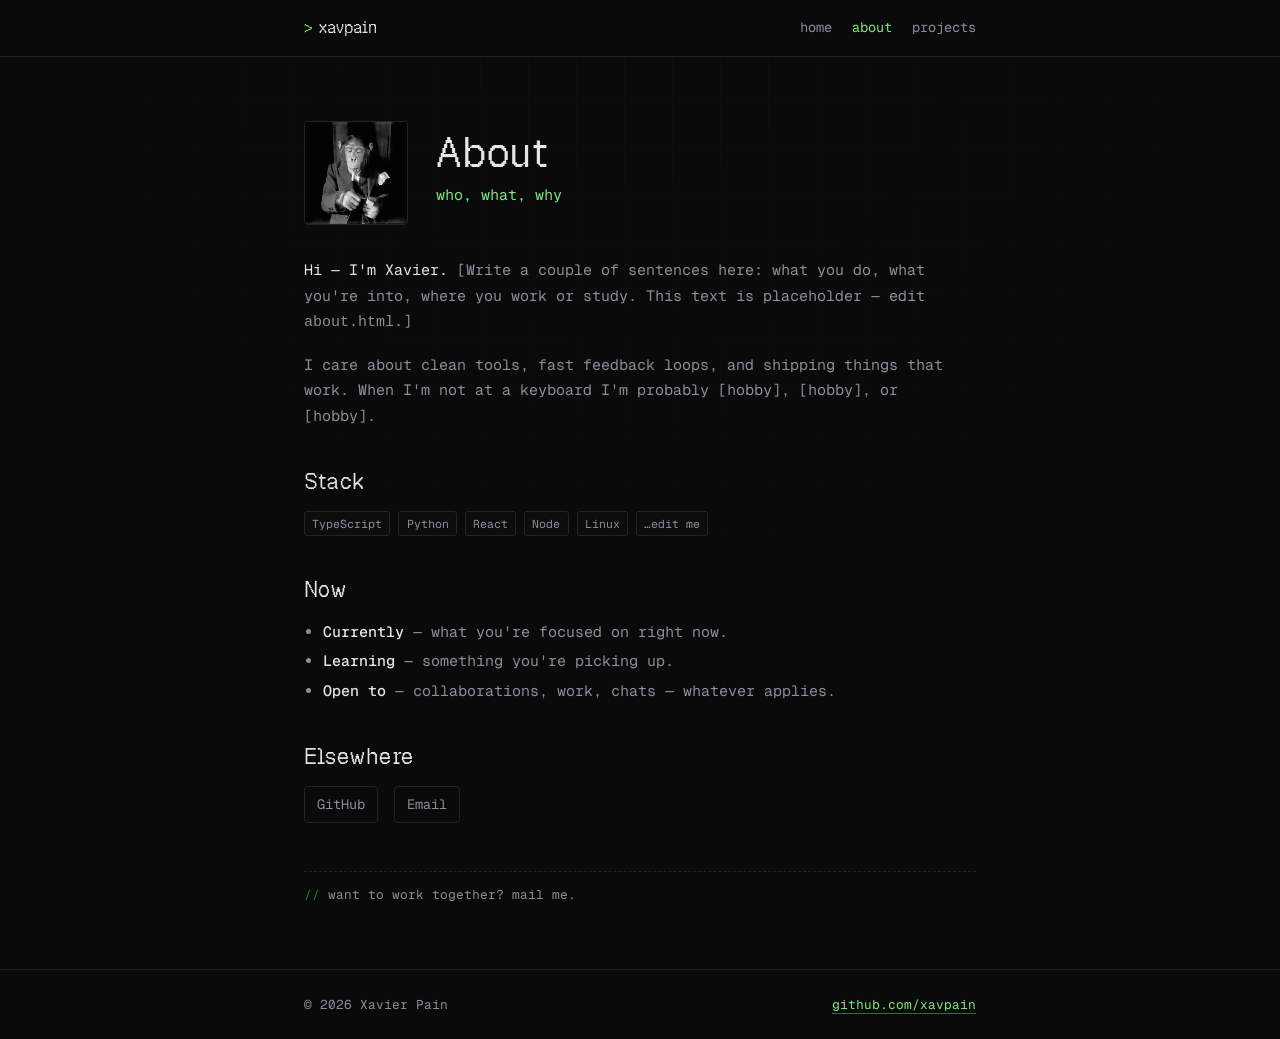
==== about.html @ b93e6f55 "Replace old React build with static personal site Nuke CRA artifacts (static/, asset-manifest.json, " ====
<!DOCTYPE html>
<html lang="en">
<head>
  <meta charset="utf-8" />
  <meta name="viewport" content="width=device-width, initial-scale=1" />
  <title>About — Xavier Pain</title>
  <meta name="description" content="About Xavier Pain." />
  <link rel="icon" href="/favicon.svg" type="image/svg+xml" />
  <link rel="preconnect" href="https://fonts.googleapis.com" />
  <link rel="preconnect" href="https://fonts.gstatic.com" crossorigin />
  <link href="https://fonts.googleapis.com/css2?family=Geist+Mono:wght@400;500;700&display=swap" rel="stylesheet" />
  <link rel="stylesheet" href="/style.css" />
</head>
<body>
  <nav>
    <div class="wrap">
      <a class="brand" href="/">xavpain</a>
      <div class="links">
        <a href="/">home</a>
        <a href="/about.html" aria-current="page">about</a>
        <a href="/projects.html">projects</a>
      </div>
    </div>
  </nav>

  <main class="wrap">
    <section class="hero">
      <img src="/assets/profile.png" alt="Xavier Pain" width="104" height="104" />
      <div>
        <h1>About</h1>
        <p class="tagline">who, what, why</p>
      </div>
    </section>

    <p>
      Hi — I'm Xavier. <span class="muted">[Write a couple of sentences here: what you
      do, what you're into, where you work or study. This text is placeholder — edit
      <code>about.html</code>.]</span>
    </p>
    <p class="muted">
      I care about clean tools, fast feedback loops, and shipping things that work.
      When I'm not at a keyboard I'm probably [hobby], [hobby], or [hobby].
    </p>

    <h2>Stack</h2>
    <div class="stack">
      <span class="tag">TypeScript</span>
      <span class="tag">Python</span>
      <span class="tag">React</span>
      <span class="tag">Node</span>
      <span class="tag">Linux</span>
      <span class="tag">…edit me</span>
    </div>

    <h2>Now</h2>
    <ul class="tight">
      <li><strong>Currently</strong> — what you're focused on right now.</li>
      <li><strong>Learning</strong> — something you're picking up.</li>
      <li><strong>Open to</strong> — collaborations, work, chats — whatever applies.</li>
    </ul>

    <h2>Elsewhere</h2>
    <div class="socials">
      <a href="https://github.com/xavpain">GitHub</a>
      <a href="mailto:x.pain@camber.be">Email</a>
      <!-- add more links here -->
    </div>

    <p class="rule">want to work together? mail me.</p>
  </main>

  <footer>
    <div class="wrap">
      <span>&copy; 2026 Xavier Pain</span>
      <span><a href="https://github.com/xavpain">github.com/xavpain</a></span>
    </div>
  </footer>
</body>
</html>
---- style.css ----
/* ============================================================
   xavpain.github.io — minimal terminal theme
   headings: Geist Pixel (Square, vendored woff2)
   body:     Geist Mono (Google Fonts)
   ============================================================ */

@font-face {
  font-family: "Geist Pixel";
  src: url("/fonts/GeistPixel-Square.woff2") format("woff2");
  font-weight: 400 700;
  font-display: swap;
}

:root {
  --bg:        #0a0a0a;
  --bg-elev:   #111213;
  --line:      #232425;
  --text:      #e6e6e6;
  --muted:     #8a8f98;
  --accent:    #7ee787;   /* terminal green */
  --accent-dim:#2f6f3a;
  --maxw:      720px;
  --pad:       1.5rem;
}

* { box-sizing: border-box; }

html { scroll-behavior: smooth; }

body {
  margin: 0;
  background: var(--bg);
  color: var(--text);
  font-family: "Geist Mono", ui-monospace, SFMono-Regular, Menlo, Consolas, monospace;
  font-size: 15px;
  line-height: 1.7;
  -webkit-font-smoothing: antialiased;
  text-rendering: optimizeLegibility;
}

/* subtle scanline / grid texture */
body::before {
  content: "";
  position: fixed;
  inset: 0;
  pointer-events: none;
  background-image:
    linear-gradient(var(--line) 1px, transparent 1px),
    linear-gradient(90deg, var(--line) 1px, transparent 1px);
  background-size: 48px 48px;
  opacity: 0.18;
  z-index: 0;
  mask-image: radial-gradient(circle at 50% 0%, #000 0%, transparent 70%);
}

.wrap {
  position: relative;
  z-index: 1;
  max-width: var(--maxw);
  margin: 0 auto;
  padding: 0 var(--pad);
}

/* ---------- typography ---------- */

h1, h2, h3, .pixel {
  font-family: "Geist Pixel", "Geist Mono", monospace;
  font-weight: 400;
  letter-spacing: 0.01em;
  line-height: 1.25;
}

h1 { font-size: clamp(1.8rem, 6vw, 2.6rem); margin: 0 0 .25rem; }
h2 { font-size: 1.35rem; margin: 2.5rem 0 1rem; color: var(--text); }
h3 { font-size: 1.05rem; margin: 1.5rem 0 .5rem; }

a {
  color: var(--accent);
  text-decoration: none;
  border-bottom: 1px solid var(--accent-dim);
  transition: border-color .15s, color .15s;
}
a:hover { border-color: var(--accent); }

p { margin: 0 0 1rem; }
.muted { color: var(--muted); }

/* ---------- nav ---------- */

nav {
  position: relative;
  z-index: 1;
  border-bottom: 1px solid var(--line);
  background: rgba(10,10,10,.7);
  backdrop-filter: blur(8px);
  position: sticky;
  top: 0;
}
nav .wrap {
  display: flex;
  align-items: center;
  justify-content: space-between;
  height: 56px;
}
nav .brand {
  font-family: "Geist Pixel", monospace;
  font-size: 1rem;
  color: var(--text);
  border: none;
}
nav .brand::before { content: "> "; color: var(--accent); }
nav .links { display: flex; gap: 1.25rem; }
nav .links a {
  color: var(--muted);
  border: none;
  font-size: .85rem;
}
nav .links a:hover,
nav .links a[aria-current="page"] { color: var(--accent); }

/* ---------- hero ---------- */

.hero {
  display: flex;
  align-items: center;
  gap: 1.75rem;
  padding: 4rem 0 2rem;
}
.hero img {
  width: 104px;
  height: 104px;
  border-radius: 4px;
  border: 1px solid var(--line);
  image-rendering: auto;
  flex-shrink: 0;
}
.hero .tagline { color: var(--accent); margin: .25rem 0 .75rem; }
.hero .blurb { color: var(--muted); max-width: 42ch; }

@media (max-width: 520px) {
  .hero { flex-direction: column; align-items: flex-start; gap: 1rem; }
}

/* ---------- socials ---------- */

.socials { display: flex; gap: 1rem; margin-top: 1rem; flex-wrap: wrap; }
.socials a {
  color: var(--muted);
  border: 1px solid var(--line);
  border-radius: 4px;
  padding: .35rem .75rem;
  font-size: .85rem;
}
.socials a:hover { color: var(--accent); border-color: var(--accent-dim); }

/* ---------- prompt rule ---------- */

.rule {
  color: var(--muted);
  font-size: .8rem;
  margin: 3rem 0 0;
  border-top: 1px dashed var(--line);
  padding-top: .75rem;
}
.rule::before { content: "// "; color: var(--accent-dim); }

/* ---------- project cards ---------- */

.projects { display: grid; gap: 1rem; margin: 1.5rem 0; }
.card {
  display: block;
  background: var(--bg-elev);
  border: 1px solid var(--line);
  border-radius: 6px;
  padding: 1.1rem 1.25rem;
  color: var(--text);
  border-bottom: 1px solid var(--line);
  transition: border-color .15s, transform .15s;
}
.card:hover { border-color: var(--accent-dim); transform: translateY(-2px); }
.card h3 { margin: 0 0 .35rem; color: var(--text); }
.card h3 .arrow { color: var(--accent); }
.card p { color: var(--muted); margin: 0 0 .75rem; font-size: .9rem; }
.tags { display: flex; gap: .5rem; flex-wrap: wrap; }
.tag {
  font-size: .72rem;
  color: var(--muted);
  background: #0d0d0d;
  border: 1px solid var(--line);
  border-radius: 3px;
  padding: .1rem .45rem;
}

/* ---------- about ---------- */

.stack { display: flex; flex-wrap: wrap; gap: .5rem; margin: .5rem 0 1rem; }
ul.tight { padding-left: 1.2rem; }
ul.tight li { margin: .25rem 0; color: var(--muted); }
ul.tight li strong { color: var(--text); font-weight: 500; }

/* ---------- footer ---------- */

footer {
  position: relative;
  z-index: 1;
  border-top: 1px solid var(--line);
  margin-top: 4rem;
  padding: 1.5rem 0;
  color: var(--muted);
  font-size: .8rem;
}
footer .wrap { display: flex; justify-content: space-between; flex-wrap: wrap; gap: .5rem; }
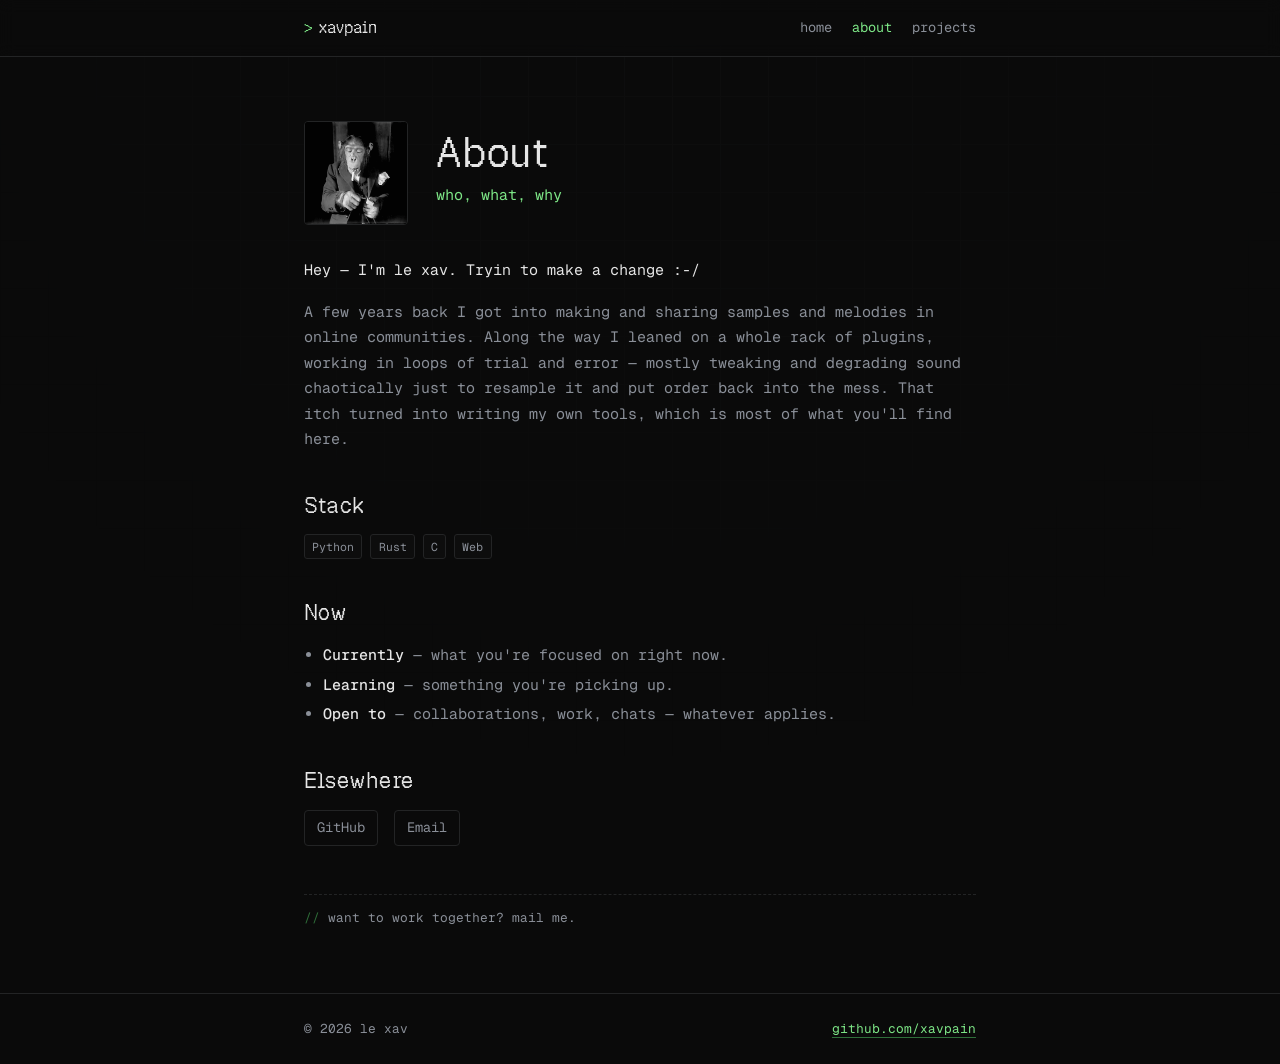
==== commit 9c690f18: "Personalize content: rename to "le xav", add VST suite project Replace display name with "le xav", s" ====
--- a/about.html
+++ b/about.html
@@ -3,8 +3,8 @@
 <head>
   <meta charset="utf-8" />
   <meta name="viewport" content="width=device-width, initial-scale=1" />
-  <title>About — Xavier Pain</title>
-  <meta name="description" content="About Xavier Pain." />
+  <title>About — le xav</title>
+  <meta name="description" content="About le xav." />
   <link rel="icon" href="/favicon.svg" type="image/svg+xml" />
   <link rel="preconnect" href="https://fonts.googleapis.com" />
   <link rel="preconnect" href="https://fonts.gstatic.com" crossorigin />
@@ -25,31 +25,28 @@
 
   <main class="wrap">
     <section class="hero">
-      <img src="/assets/profile.png" alt="Xavier Pain" width="104" height="104" />
+      <img src="/assets/profile.png" alt="le xav" width="104" height="104" />
       <div>
         <h1>About</h1>
         <p class="tagline">who, what, why</p>
       </div>
     </section>
 
-    <p>
-      Hi — I'm Xavier. <span class="muted">[Write a couple of sentences here: what you
-      do, what you're into, where you work or study. This text is placeholder — edit
-      <code>about.html</code>.]</span>
-    </p>
+    <p>Hey — I'm le xav. Tryin to make a change :-/</p>
     <p class="muted">
-      I care about clean tools, fast feedback loops, and shipping things that work.
-      When I'm not at a keyboard I'm probably [hobby], [hobby], or [hobby].
+      A few years back I got into making and sharing samples and melodies in online
+      communities. Along the way I leaned on a whole rack of plugins, working in loops
+      of trial and error — mostly tweaking and degrading sound chaotically just to
+      resample it and put order back into the mess. That itch turned into writing my
+      own tools, which is most of what you'll find here.
     </p>
 
     <h2>Stack</h2>
     <div class="stack">
-      <span class="tag">TypeScript</span>
       <span class="tag">Python</span>
-      <span class="tag">React</span>
-      <span class="tag">Node</span>
-      <span class="tag">Linux</span>
-      <span class="tag">…edit me</span>
+      <span class="tag">Rust</span>
+      <span class="tag">C</span>
+      <span class="tag">Web</span>
     </div>
 
     <h2>Now</h2>
@@ -71,7 +68,7 @@
 
   <footer>
     <div class="wrap">
-      <span>&copy; 2026 Xavier Pain</span>
+      <span>&copy; 2026 le xav</span>
       <span><a href="https://github.com/xavpain">github.com/xavpain</a></span>
     </div>
   </footer>
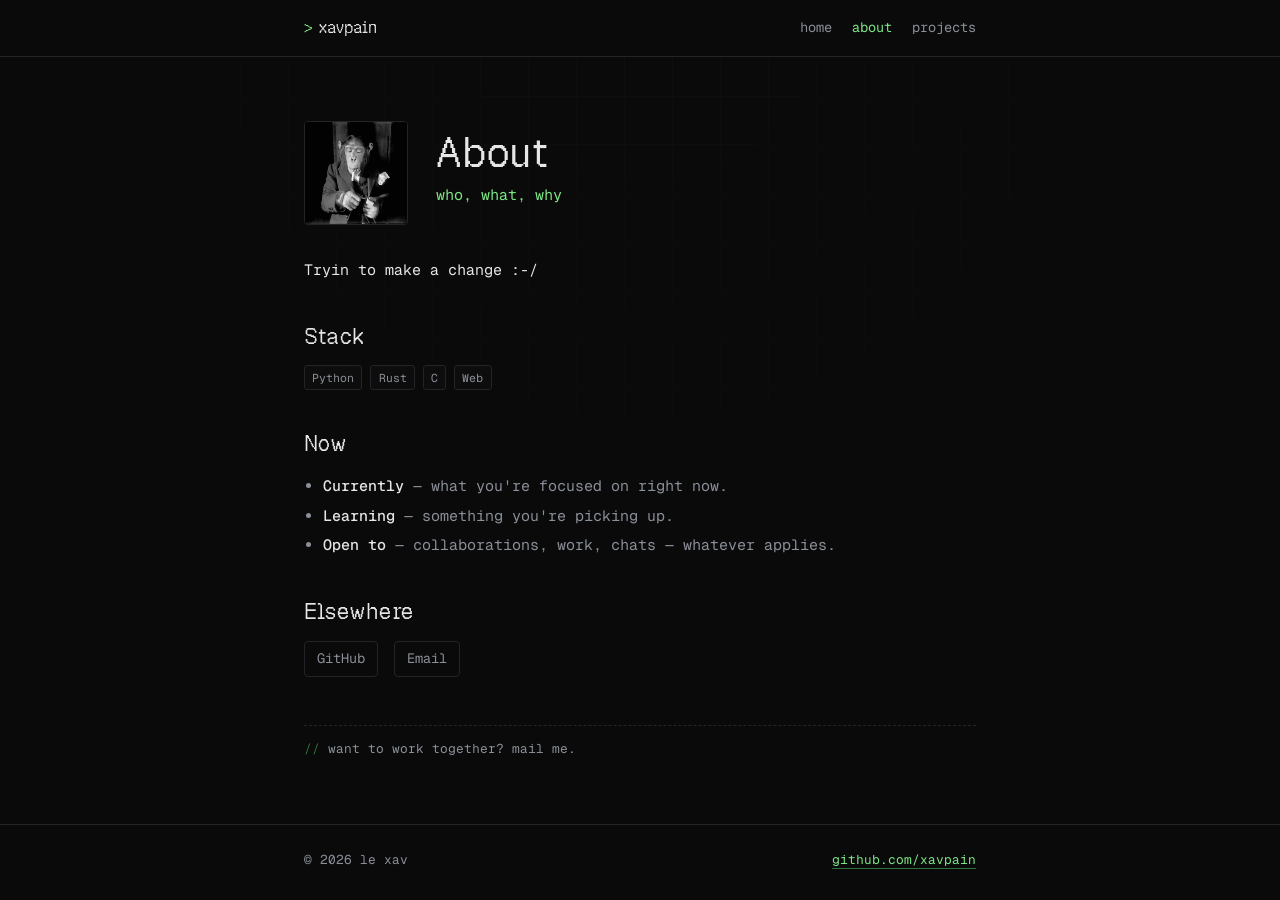
==== commit d61c43f7: "Tweak VST blurb ending, trim about bio to one line Co-Authored-By: Claude Opus 4.8 (1M context) <nor" ====
--- a/about.html
+++ b/about.html
@@ -32,14 +32,7 @@
       </div>
     </section>
 
-    <p>Hey — I'm le xav. Tryin to make a change :-/</p>
-    <p class="muted">
-      A few years back I got into making and sharing samples and melodies in online
-      communities. Along the way I leaned on a whole rack of plugins, working in loops
-      of trial and error — mostly tweaking and degrading sound chaotically just to
-      resample it and put order back into the mess. That itch turned into writing my
-      own tools, which is most of what you'll find here.
-    </p>
+    <p>Tryin to make a change :-/</p>
 
     <h2>Stack</h2>
     <div class="stack">
